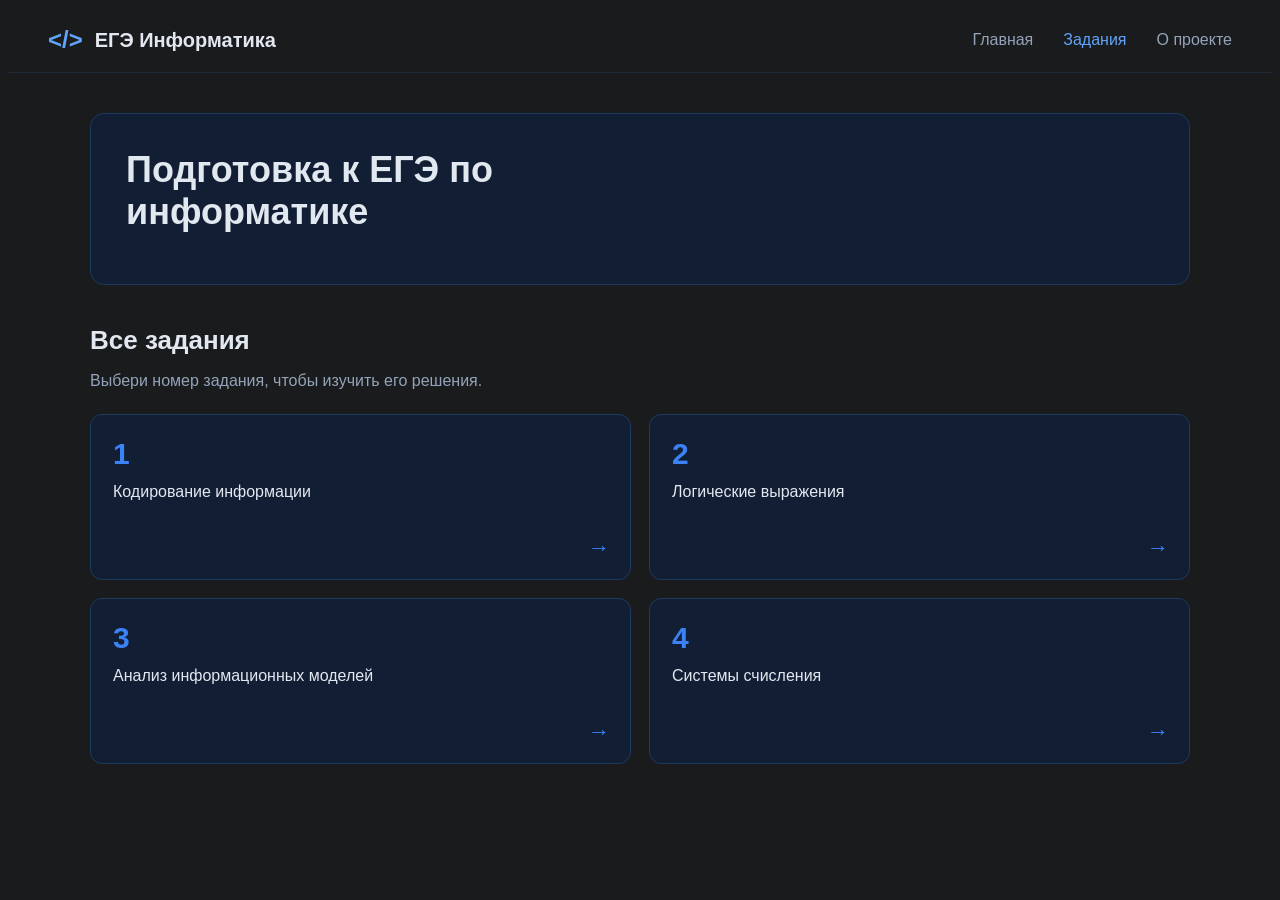
==== index.html @ f4c7f9fa "Первая версия: главная страница, шаблон разбора, стили" ====
<!DOCTYPE html>
<html lang="ru">    
    <head>
        <meta charset="UTF-8">
        <meta name="viewport" content="width=device-width, initial-scale=1.0">
        <title>ЕГЭ по информатике</title>
        <link rel="stylesheet" href="style.css">
    </head>
<header class="header">
    <div class="logo">
        <span class="logo-icon">&lt;/&gt;</span>
        <span>ЕГЭ Информатика</span>
    </div>
    <nav class="navigation">
        <a href="index.html">Главная</a>
        <a href="index.html" class="active">Задания</a>
        <a href="#">О проекте</a>
    </nav>
</header>

    <body>
        <main class="content">
            <section class="welcome">
                <h1>Подготовка к ЕГЭ по информатике</h1>
            </section>

            <section class="tasks">
                <h2>Все задания</h2>
                <p class="section-description">
                    Выбери номер задания, чтобы изучить его решения.
                </p>

                <div class="task-grid">
                    <a href="#" class="task-card">
                        <span class="task-number">1</span>
                        <span class="task-name">Кодирование информации</span>
                        <span class="task-arrow">→</span>
                    </a>

                    <a href="#" class="task-card">
                        <span class="task-number">2</span>
                        <span class="task-name">Логические выражения</span>
                        <span class="task-arrow">→</span>
                    </a>

                    <a href="#" class="task-card">
                        <span class="task-number">3</span>
                        <span class="task-name">Анализ информационных моделей</span>
                        <span class="task-arrow">→</span>
                    </a>
                    <a href="#" class="task-card">
                        <span class="task-number">4</span>
                        <span class="task-name">Системы счисления</span>
                        <span class="task-arrow">→</span>
                    </a>
                </div>
            </section>
        </main>
    </body>
</html>
---- style.css ----
body {
    background-color: #1a1b1d;
    color: #e2e8f0;
    font-family: Arial, sans-serif;
}

/* Шапка сайта */
.header {
    display: flex;
    align-items: center;
    justify-content: space-between;

    padding: 18px 40px;
    border-bottom: 1px solid #1e293b;
}

/* Название сайта */
.logo {
    display: flex;
    align-items: center;
    gap: 12px;

    font-size: 20px;
    font-weight: bold;
}

/* Иконка с символами кода */
.logo-icon {
    color: #60a5fa;
    font-size: 24px;
    font-weight: bold;
}

/* Навигация */
.navigation {
    display: flex;
    gap: 30px;
}

.navigation a {
    color: #94a3b8;
    text-decoration: none;
    transition: color 0.2s;
}

.navigation a:hover {
    color: #60a5fa;
}

.navigation .active {
    color: #60a5fa;
}

/* Основная область */
.content {
    max-width: 1100px;
    margin: 0 auto;
    padding: 40px;
}

/* Приветственный блок */
.welcome {
    padding: 35px;
    margin-bottom: 40px;

    background-color: #111e33;
    border: 1px solid #1e3a5f;
    border-radius: 14px;
}

.welcome h1 {
    max-width: 600px;
    font-size: 36px;
    margin-top: 0;
    margin-bottom: 16px;
}

.welcome p {
    max-width: 600px;
    color: #94a3b8;
    line-height: 1.6;
}

/* Заголовок раздела */
.tasks h2 {
    font-size: 26px;
    margin-bottom: 8px;
}

.section-description {
    color: #94a3b8;
    margin-bottom: 24px;
}

/* Сетка карточек */
.task-grid {
    display: grid;
    grid-template-columns: repeat(2, minmax(0, 1fr));
    gap: 18px;
}

/* Карточка задания */
.task-card {
    position: relative;
    display: flex;
    flex-direction: column;
    gap: 12px;

    min-height: 120px;
    padding: 22px;

    background-color: #111e33;
    border: 1px solid #1e3a5f;
    border-radius: 12px;

    color: #e2e8f0;
    text-decoration: none;

    transition: border-color 0.2s, background-color 0.2s;
}

.task-card:hover {
    background-color: #142541;
    border-color: #3b82f6;
}

/* Номер задания */
.task-number {
    color: #3b82f6;
    font-size: 30px;
    font-weight: bold;
}

/* Название задания */
.task-name {
    padding-right: 25px;
}

/* Стрелка */
.task-arrow {
    position: absolute;
    right: 20px;
    bottom: 18px;

    color: #3b82f6;
    font-size: 22px;
}

/* Адаптация под небольшие экраны */
@media (max-width: 650px) {
    .header {
        padding: 16px 20px;
        flex-direction: column;
        gap: 18px;
    }

    .navigation {
        gap: 20px;
        flex-wrap: wrap;
        justify-content: center;
    }

    .content {
        padding: 24px 18px;
    }

    .welcome {
        padding: 24px;
    }

    .welcome h1 {
        font-size: 28px;
    }

    .task-grid {
        grid-template-columns: 1fr;
    }
}

/* Ссылка для возврата */
.back-link {
    display: inline-block;
    margin-bottom: 28px;

    color: #60a5fa;
    text-decoration: none;
}

.back-link:hover {
    color: #93c5fd;
}

/* Заголовок разбора */
.solution-header {
    margin-bottom: 32px;
}

.solution-header h1 {
    margin-bottom: 10px;
    font-size: 34px;
}

.solution-header p {
    color: #94a3b8;
}

/* Условие задания */
.task-condition {
    margin-bottom: 36px;
    padding: 24px;

    background-color: #111e33;
    border: 1px solid #263a59;
    border-radius: 12px;

    line-height: 1.7;
}

.task-condition h2 {
    margin-top: 0;
    font-size: 20px;
}

/* Список способов */
.methods h2 {
    margin-bottom: 20px;
}

/* Выпадающая панель */
.method {
    margin-bottom: 14px;

    background-color: #0f1b2d;
    border: 1px solid #263a59;
    border-radius: 10px;

    overflow: hidden;
}

/* Заголовок панели */
.method summary {
    display: flex;
    align-items: center;
    justify-content: space-between;
    gap: 16px;

    padding: 20px 22px;
    color: #e2e8f0;

    cursor: pointer;
    list-style: none;
}

/* Убираем стандартный треугольник браузера */
.method summary::-webkit-details-marker {
    display: none;
}

.method summary::marker {
    content: "";
}

/* Подсветка при наведении */
.method summary:hover {
    background-color: #142541;
}

/* Стрелка вниз */
.method-arrow {
    width: 10px;
    height: 10px;
    flex-shrink: 0;

    border-right: 2px solid #60a5fa;
    border-bottom: 2px solid #60a5fa;

    transform: rotate(45deg);
    transition: transform 0.2s;
}

/* Поворот стрелки при раскрытии */
.method[open] .method-arrow {
    transform: rotate(225deg);
}

/* Содержимое решения */
.method-content {
    padding: 22px;
    border-top: 1px solid #263a59;

    color: #cbd5e1;
    line-height: 1.8;
}

.method-content h3 {
    margin-top: 0;
    color: #60a5fa;
}

/* Мобильный экран */
@media (max-width: 650px) {
    .solution-header h1 {
        font-size: 28px;
    }

    .method summary {
        padding: 17px;
    }

    .method-content {
        padding: 17px;
    }
}
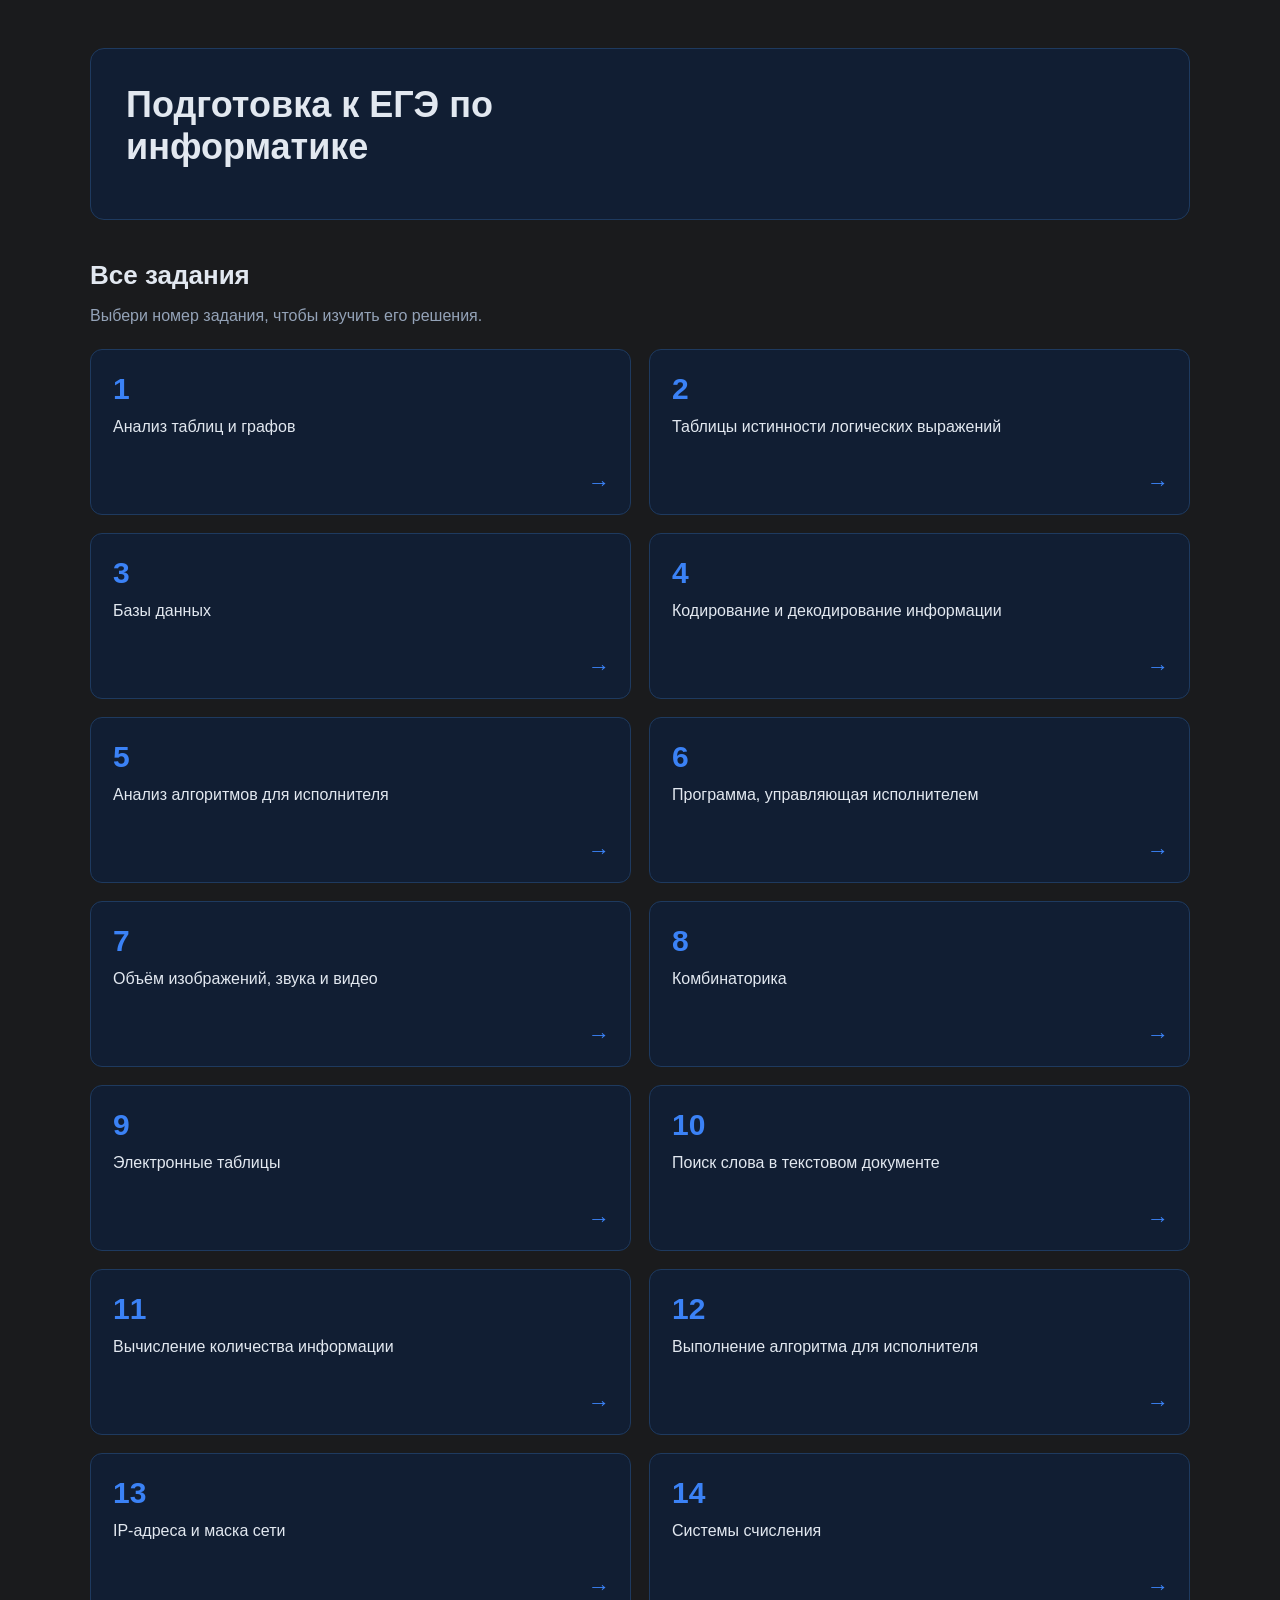
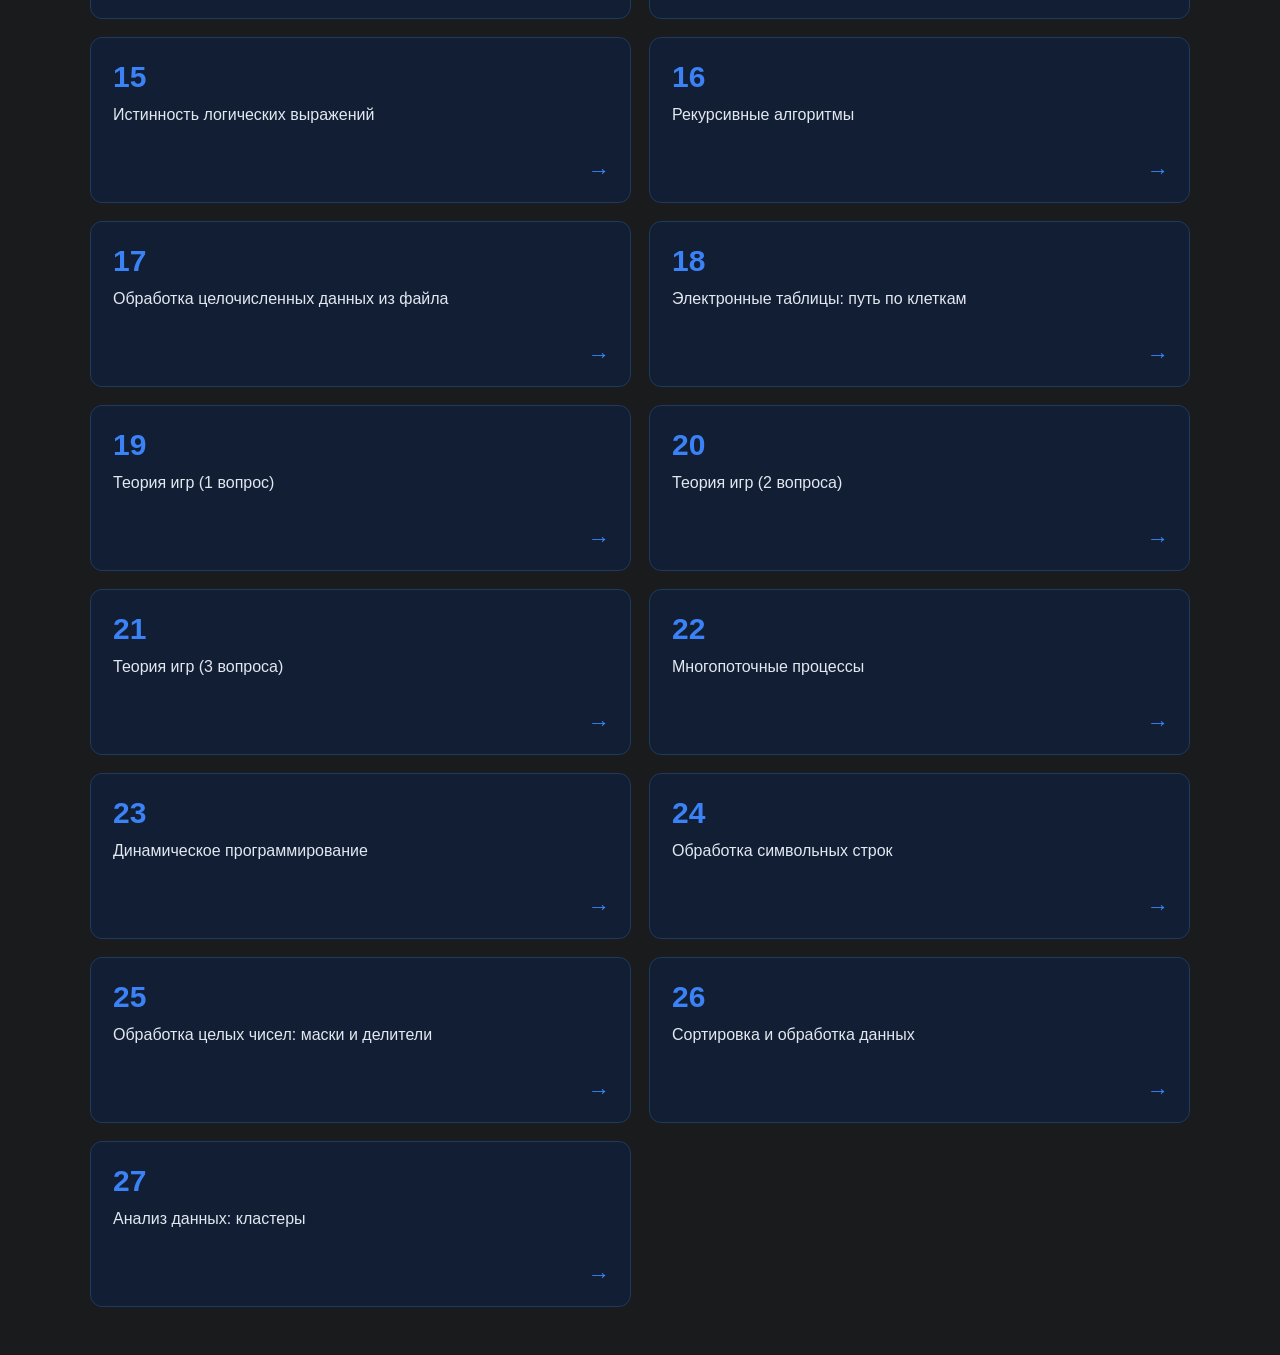
==== commit 62d9f418: "Добавление полного количества заданий на главной странице" ====
--- a/index.html
+++ b/index.html
@@ -1,60 +1,187 @@
-<!DOCTYPE html>
-<html lang="ru">    
-    <head>
-        <meta charset="UTF-8">
-        <meta name="viewport" content="width=device-width, initial-scale=1.0">
-        <title>ЕГЭ по информатике</title>
-        <link rel="stylesheet" href="style.css">
-    </head>
-<header class="header">
-    <div class="logo">
-        <span class="logo-icon">&lt;/&gt;</span>
-        <span>ЕГЭ Информатика</span>
-    </div>
-    <nav class="navigation">
-        <a href="index.html">Главная</a>
-        <a href="index.html" class="active">Задания</a>
-        <a href="#">О проекте</a>
-    </nav>
-</header>
-
-    <body>
-        <main class="content">
-            <section class="welcome">
-                <h1>Подготовка к ЕГЭ по информатике</h1>
-            </section>
-
-            <section class="tasks">
-                <h2>Все задания</h2>
-                <p class="section-description">
-                    Выбери номер задания, чтобы изучить его решения.
-                </p>
-
-                <div class="task-grid">
-                    <a href="#" class="task-card">
-                        <span class="task-number">1</span>
-                        <span class="task-name">Кодирование информации</span>
-                        <span class="task-arrow">→</span>
-                    </a>
-
-                    <a href="#" class="task-card">
-                        <span class="task-number">2</span>
-                        <span class="task-name">Логические выражения</span>
-                        <span class="task-arrow">→</span>
-                    </a>
-
-                    <a href="#" class="task-card">
-                        <span class="task-number">3</span>
-                        <span class="task-name">Анализ информационных моделей</span>
-                        <span class="task-arrow">→</span>
-                    </a>
-                    <a href="#" class="task-card">
-                        <span class="task-number">4</span>
-                        <span class="task-name">Системы счисления</span>
-                        <span class="task-arrow">→</span>
-                    </a>
-                </div>
-            </section>
-        </main>
-    </body>
-</html>+<!DOCTYPE html>
+<html lang="ru">    
+    <head>
+        <meta charset="UTF-8">
+        <meta name="viewport" content="width=device-width, initial-scale=1.0">
+        <title>ЕГЭ по информатике</title>
+        <link rel="stylesheet" href="style.css">
+    </head>
+    <body>
+        <main class="content">
+            <section class="welcome">
+                <h1>Подготовка к ЕГЭ по информатике</h1>
+            </section>
+
+            <section class="tasks">
+                <h2>Все задания</h2>
+                <p class="section-description">
+                    Выбери номер задания, чтобы изучить его решения.
+                </p>
+
+                <div class="task-grid">
+                    <a href="#" class="task-card">
+                        <span class="task-number">1</span>
+                        <span class="task-name">Анализ таблиц и графов</span>
+                        <span class="task-arrow">→</span>
+                    </a>
+
+                    <a href="#" class="task-card">
+                        <span class="task-number">2</span>
+                        <span class="task-name">Таблицы истинности логических выражений</span>
+                        <span class="task-arrow">→</span>
+                    </a>
+
+                    <a href="#" class="task-card">
+                        <span class="task-number">3</span>
+                        <span class="task-name">Базы данных</span>
+                        <span class="task-arrow">→</span>
+                    </a>
+
+                    <a href="#" class="task-card">
+                        <span class="task-number">4</span>
+                        <span class="task-name">Кодирование и декодирование информации</span>
+                        <span class="task-arrow">→</span>
+                    </a>
+
+                    <a href="#" class="task-card">
+                        <span class="task-number">5</span>
+                        <span class="task-name">Анализ алгоритмов для исполнителя</span>
+                        <span class="task-arrow">→</span>
+                    </a>
+
+                    <a href="#" class="task-card">
+                        <span class="task-number">6</span>
+                        <span class="task-name">Программа, управляющая исполнителем</span>
+                        <span class="task-arrow">→</span>
+                    </a>
+
+                    <a href="#" class="task-card">
+                        <span class="task-number">7</span>
+                        <span class="task-name">Объём изображений, звука и видео</span>
+                        <span class="task-arrow">→</span>
+                    </a>
+
+                    <a href="#" class="task-card">
+                        <span class="task-number">8</span>
+                        <span class="task-name">Комбинаторика</span>
+                        <span class="task-arrow">→</span>
+                    </a>
+
+                    <a href="#" class="task-card">
+                        <span class="task-number">9</span>
+                        <span class="task-name">Электронные таблицы</span>
+                        <span class="task-arrow">→</span>
+                    </a>
+
+                    <a href="#" class="task-card">
+                        <span class="task-number">10</span>
+                        <span class="task-name">Поиск слова в текстовом документе</span>
+                        <span class="task-arrow">→</span>
+                    </a>
+
+                    <a href="#" class="task-card">
+                        <span class="task-number">11</span>
+                        <span class="task-name">Вычисление количества информации</span>
+                        <span class="task-arrow">→</span>
+                    </a>
+
+                    <a href="#" class="task-card">
+                        <span class="task-number">12</span>
+                        <span class="task-name">Выполнение алгоритма для исполнителя</span>
+                        <span class="task-arrow">→</span>
+                    </a>
+
+                    <a href="#" class="task-card">
+                        <span class="task-number">13</span>
+                        <span class="task-name">IP-адреса и маска сети</span>
+                        <span class="task-arrow">→</span>
+                    </a>
+
+                    <a href="#" class="task-card">
+                        <span class="task-number">14</span>
+                        <span class="task-name">Системы счисления</span>
+                        <span class="task-arrow">→</span>
+                    </a>
+
+                    <a href="#" class="task-card">
+                        <span class="task-number">15</span>
+                        <span class="task-name">Истинность логических выражений</span>
+                        <span class="task-arrow">→</span>
+                    </a>
+
+                    <a href="#" class="task-card">
+                        <span class="task-number">16</span>
+                        <span class="task-name">Рекурсивные алгоритмы</span>
+                        <span class="task-arrow">→</span>
+                    </a>
+
+                    <a href="#" class="task-card">
+                        <span class="task-number">17</span>
+                        <span class="task-name">Обработка целочисленных данных из файла</span>
+                        <span class="task-arrow">→</span>
+                    </a>
+
+                    <a href="#" class="task-card">
+                        <span class="task-number">18</span>
+                        <span class="task-name">Электронные таблицы: путь по клеткам</span>
+                        <span class="task-arrow">→</span>
+                    </a>
+
+                    <a href="#" class="task-card">
+                        <span class="task-number">19</span>
+                        <span class="task-name">Теория игр (1 вопрос)</span>
+                        <span class="task-arrow">→</span>
+                    </a>
+
+                    <a href="#" class="task-card">
+                        <span class="task-number">20</span>
+                        <span class="task-name">Теория игр (2 вопроса)</span>
+                        <span class="task-arrow">→</span>
+                    </a>
+
+                    <a href="#" class="task-card">
+                        <span class="task-number">21</span>
+                        <span class="task-name">Теория игр (3 вопроса)</span>
+                        <span class="task-arrow">→</span>
+                    </a>
+
+                    <a href="#" class="task-card">
+                        <span class="task-number">22</span>
+                        <span class="task-name">Многопоточные процессы</span>
+                        <span class="task-arrow">→</span>
+                    </a>
+
+                    <a href="#" class="task-card">
+                        <span class="task-number">23</span>
+                        <span class="task-name">Динамическое программирование</span>
+                        <span class="task-arrow">→</span>
+                    </a>
+
+                    <a href="#" class="task-card">
+                        <span class="task-number">24</span>
+                        <span class="task-name">Обработка символьных строк</span>
+                        <span class="task-arrow">→</span>
+                    </a>
+
+                    <a href="#" class="task-card">
+                        <span class="task-number">25</span>
+                        <span class="task-name">Обработка целых чисел: маски и делители</span>
+                        <span class="task-arrow">→</span>
+                    </a>
+
+                    <a href="#" class="task-card">
+                        <span class="task-number">26</span>
+                        <span class="task-name">Сортировка и обработка данных</span>
+                        <span class="task-arrow">→</span>
+                    </a>
+
+                    <a href="#" class="task-card">
+                        <span class="task-number">27</span>
+                        <span class="task-name">Анализ данных: кластеры</span>
+                        <span class="task-arrow">→</span>
+                    </a>
+                </div>
+            </section>
+        </main>
+    </body>
+</html>
